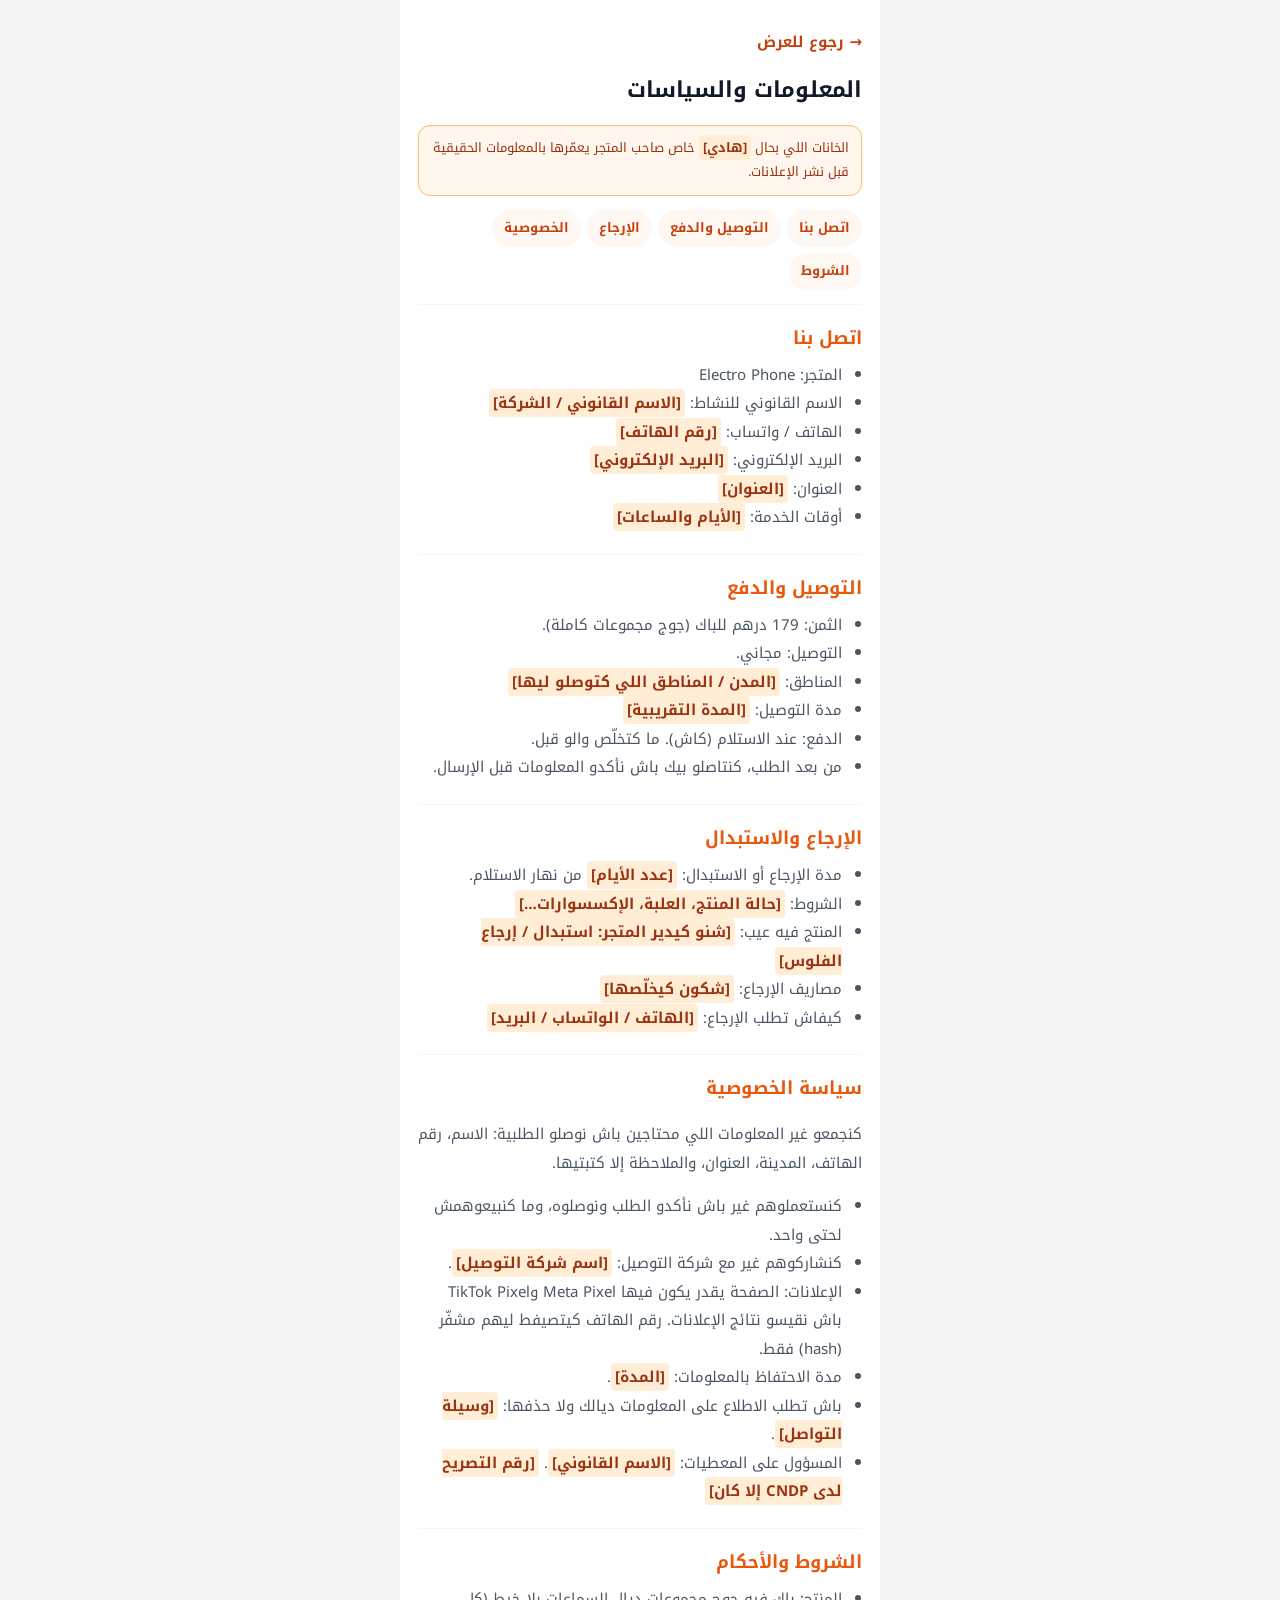
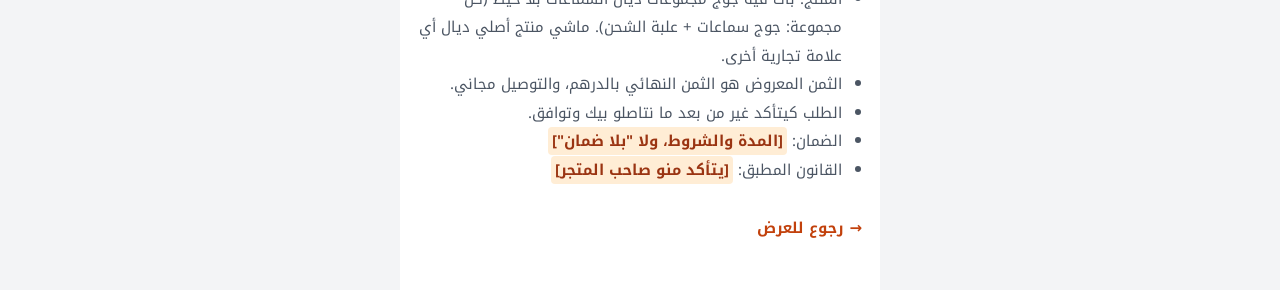
==== policies.html @ 1ad64301 "Electro Phone landing page (Vercel-ready) Co-Authored-By: Claude Opus 5.5 <noreply@anthropic.com> Cl" ====
<!doctype html>
<html lang="ar" dir="rtl">
<head>
<meta charset="utf-8">
<meta name="viewport" content="width=device-width, initial-scale=1, viewport-fit=cover">
<title>Electro Phone — المعلومات والسياسات</title>
<meta name="robots" content="index,follow">
<link rel="preconnect" href="https://fonts.googleapis.com">
<link rel="preconnect" href="https://fonts.gstatic.com" crossorigin>
<link rel="stylesheet" href="https://fonts.googleapis.com/css2?family=Noto+Kufi+Arabic:wght@400;700;800&display=swap">
<style>
:root{--o:#EA580C;--t:#111827;--t2:#4B5563}
*{box-sizing:border-box}
body{margin:0;background:#F3F4F6;font-family:'Noto Kufi Arabic',system-ui,sans-serif;color:var(--t);line-height:1.9;font-size:15px}
main{max-width:480px;margin-inline:auto;background:#fff;min-height:100vh;padding:20px 18px 40px}
a{color:#C2410C}
.back{display:inline-flex;align-items:center;min-height:44px;font-weight:700;text-decoration:none}
h1{font-size:22px;margin:6px 0 4px}
.note{background:#FFF7ED;border:1px solid #FDBA74;border-radius:12px;padding:10px 12px;font-size:13px;color:#9A3412}
nav{display:flex;flex-wrap:wrap;gap:6px;margin:14px 0}
nav a{padding:6px 12px;border-radius:999px;background:#FFF7F2;text-decoration:none;font-size:13px;font-weight:700;min-height:36px;display:inline-flex;align-items:center}
section{padding:16px 0;border-top:1px solid #F3F4F6;scroll-margin-top:12px}
h2{font-size:18px;margin:0 0 6px;color:var(--o)}
p,li{color:var(--t2)}
ul{padding-inline-start:20px;margin:6px 0}
.ph{background:#FFEDD5;color:#9A3412;padding:0 4px;border-radius:4px;font-weight:700}
</style>
</head>
<body>
<main>
<a class="back" href="index.html">→ رجوع للعرض</a>
<h1>المعلومات والسياسات</h1>
<p class="note">الخانات اللي بحال <span class="ph">[هادي]</span> خاص صاحب المتجر يعمّرها بالمعلومات الحقيقية قبل نشر الإعلانات.</p>
<nav aria-label="أقسام الصفحة"><a href="#contact">اتصل بنا</a><a href="#delivery">التوصيل والدفع</a><a href="#returns">الإرجاع</a><a href="#privacy">الخصوصية</a><a href="#terms">الشروط</a></nav>

<section id="contact">
  <h2>اتصل بنا</h2>
  <ul>
    <li>المتجر: Electro Phone</li>
    <li>الاسم القانوني للنشاط: <span class="ph">[الاسم القانوني / الشركة]</span></li>
    <li>الهاتف / واتساب: <span class="ph">[رقم الهاتف]</span></li>
    <li>البريد الإلكتروني: <span class="ph">[البريد الإلكتروني]</span></li>
    <li>العنوان: <span class="ph">[العنوان]</span></li>
    <li>أوقات الخدمة: <span class="ph">[الأيام والساعات]</span></li>
  </ul>
</section>

<section id="delivery">
  <h2>التوصيل والدفع</h2>
  <ul>
    <li>الثمن: <bdi>179</bdi> درهم للباك (جوج مجموعات كاملة).</li>
    <li>التوصيل: مجاني.</li>
    <li>المناطق: <span class="ph">[المدن / المناطق اللي كتوصلو ليها]</span></li>
    <li>مدة التوصيل: <span class="ph">[المدة التقريبية]</span></li>
    <li>الدفع: عند الاستلام (كاش). ما كتخلّص والو قبل.</li>
    <li>من بعد الطلب، كنتاصلو بيك باش نأكدو المعلومات قبل الإرسال.</li>
  </ul>
</section>

<section id="returns">
  <h2>الإرجاع والاستبدال</h2>
  <ul>
    <li>مدة الإرجاع أو الاستبدال: <span class="ph">[عدد الأيام]</span> من نهار الاستلام.</li>
    <li>الشروط: <span class="ph">[حالة المنتج، العلبة، الإكسسوارات…]</span></li>
    <li>المنتج فيه عيب: <span class="ph">[شنو كيدير المتجر: استبدال / إرجاع الفلوس]</span></li>
    <li>مصاريف الإرجاع: <span class="ph">[شكون كيخلّصها]</span></li>
    <li>كيفاش تطلب الإرجاع: <span class="ph">[الهاتف / الواتساب / البريد]</span></li>
  </ul>
</section>

<section id="privacy">
  <h2>سياسة الخصوصية</h2>
  <p>كنجمعو غير المعلومات اللي محتاجين باش نوصلو الطلبية: الاسم، رقم الهاتف، المدينة، العنوان، والملاحظة إلا كتبتيها.</p>
  <ul>
    <li>كنستعملوهم غير باش نأكدو الطلب ونوصلوه، وما كنبيعوهمش لحتى واحد.</li>
    <li>كنشاركوهم غير مع شركة التوصيل: <span class="ph">[اسم شركة التوصيل]</span>.</li>
    <li>الإعلانات: الصفحة يقدر يكون فيها Meta Pixel وTikTok Pixel باش نقيسو نتائج الإعلانات. رقم الهاتف كيتصيفط ليهم مشفّر (hash) فقط.</li>
    <li>مدة الاحتفاظ بالمعلومات: <span class="ph">[المدة]</span>.</li>
    <li>باش تطلب الاطلاع على المعلومات ديالك ولا حذفها: <span class="ph">[وسيلة التواصل]</span>.</li>
    <li>المسؤول على المعطيات: <span class="ph">[الاسم القانوني]</span>. <span class="ph">[رقم التصريح لدى CNDP إلا كان]</span></li>
  </ul>
</section>

<section id="terms">
  <h2>الشروط والأحكام</h2>
  <ul>
    <li>المنتج: باك فيه جوج مجموعات ديال السماعات بلا خيط (كل مجموعة: جوج سماعات + علبة الشحن). ماشي منتج أصلي ديال أي علامة تجارية أخرى.</li>
    <li>الثمن المعروض هو الثمن النهائي بالدرهم، والتوصيل مجاني.</li>
    <li>الطلب كيتأكد غير من بعد ما نتاصلو بيك وتوافق.</li>
    <li>الضمان: <span class="ph">[المدة والشروط، ولا "بلا ضمان"]</span></li>
    <li>القانون المطبق: <span class="ph">[يتأكد منو صاحب المتجر]</span></li>
  </ul>
</section>

<a class="back" href="index.html">→ رجوع للعرض</a>
</main>
</body>
</html>
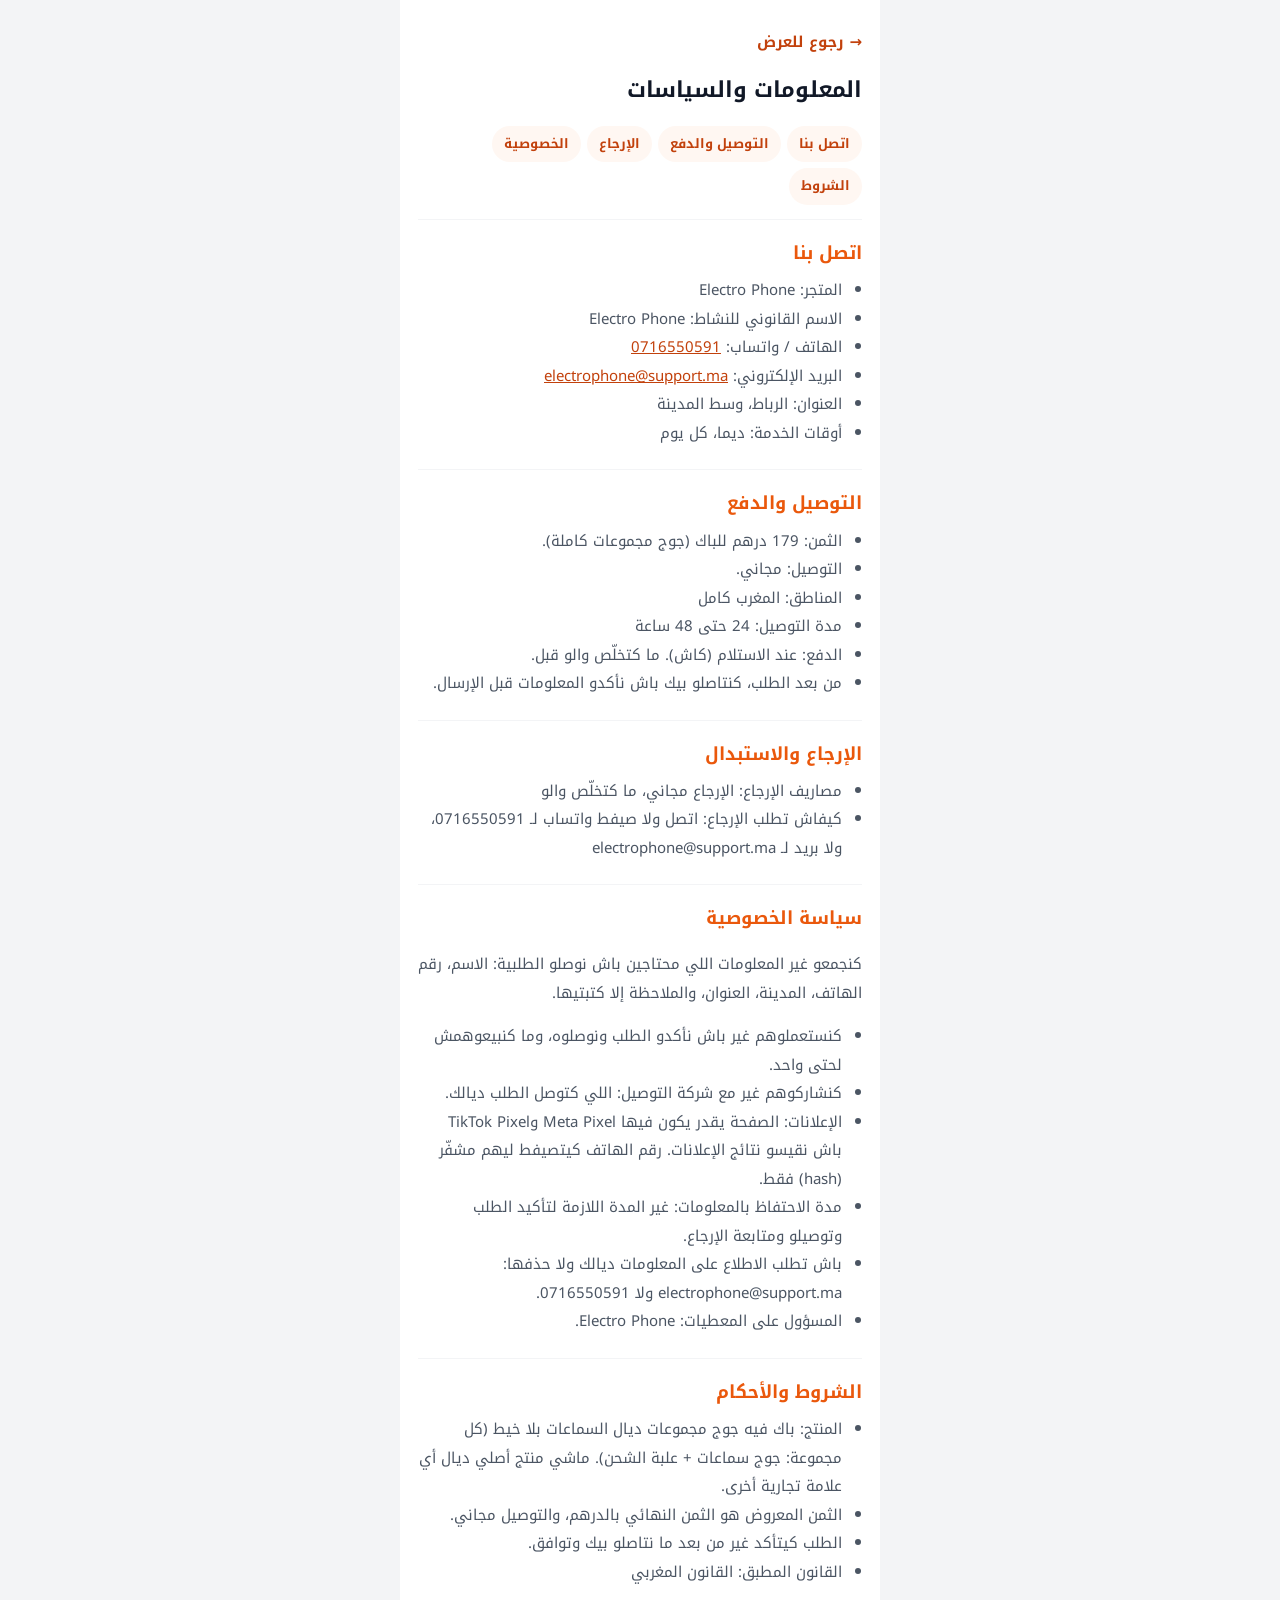
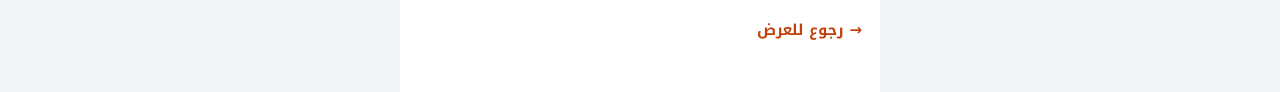
==== commit 2a0f60fe: "Fill store info and policies (Electro Phone, Rabat) Co-Authored-By: Claude Opus 5.5 <noreply@anthrop" ====
--- a/policies.html
+++ b/policies.html
@@ -30,18 +30,17 @@
 <main>
 <a class="back" href="index.html">→ رجوع للعرض</a>
 <h1>المعلومات والسياسات</h1>
-<p class="note">الخانات اللي بحال <span class="ph">[هادي]</span> خاص صاحب المتجر يعمّرها بالمعلومات الحقيقية قبل نشر الإعلانات.</p>
 <nav aria-label="أقسام الصفحة"><a href="#contact">اتصل بنا</a><a href="#delivery">التوصيل والدفع</a><a href="#returns">الإرجاع</a><a href="#privacy">الخصوصية</a><a href="#terms">الشروط</a></nav>
 
 <section id="contact">
   <h2>اتصل بنا</h2>
   <ul>
     <li>المتجر: Electro Phone</li>
-    <li>الاسم القانوني للنشاط: <span class="ph">[الاسم القانوني / الشركة]</span></li>
-    <li>الهاتف / واتساب: <span class="ph">[رقم الهاتف]</span></li>
-    <li>البريد الإلكتروني: <span class="ph">[البريد الإلكتروني]</span></li>
-    <li>العنوان: <span class="ph">[العنوان]</span></li>
-    <li>أوقات الخدمة: <span class="ph">[الأيام والساعات]</span></li>
+    <li>الاسم القانوني للنشاط: Electro Phone</li>
+    <li>الهاتف / واتساب: <a href="tel:0716550591" dir="ltr">0716550591</a></li>
+    <li>البريد الإلكتروني: <a href="mailto:electrophone@support.ma" dir="ltr">electrophone@support.ma</a></li>
+    <li>العنوان: الرباط، وسط المدينة</li>
+    <li>أوقات الخدمة: ديما، كل يوم</li>
   </ul>
 </section>
 
@@ -50,8 +49,8 @@
   <ul>
     <li>الثمن: <bdi>179</bdi> درهم للباك (جوج مجموعات كاملة).</li>
     <li>التوصيل: مجاني.</li>
-    <li>المناطق: <span class="ph">[المدن / المناطق اللي كتوصلو ليها]</span></li>
-    <li>مدة التوصيل: <span class="ph">[المدة التقريبية]</span></li>
+    <li>المناطق: المغرب كامل</li>
+    <li>مدة التوصيل: 24 حتى 48 ساعة</li>
     <li>الدفع: عند الاستلام (كاش). ما كتخلّص والو قبل.</li>
     <li>من بعد الطلب، كنتاصلو بيك باش نأكدو المعلومات قبل الإرسال.</li>
   </ul>
@@ -60,11 +59,8 @@
 <section id="returns">
   <h2>الإرجاع والاستبدال</h2>
   <ul>
-    <li>مدة الإرجاع أو الاستبدال: <span class="ph">[عدد الأيام]</span> من نهار الاستلام.</li>
-    <li>الشروط: <span class="ph">[حالة المنتج، العلبة، الإكسسوارات…]</span></li>
-    <li>المنتج فيه عيب: <span class="ph">[شنو كيدير المتجر: استبدال / إرجاع الفلوس]</span></li>
-    <li>مصاريف الإرجاع: <span class="ph">[شكون كيخلّصها]</span></li>
-    <li>كيفاش تطلب الإرجاع: <span class="ph">[الهاتف / الواتساب / البريد]</span></li>
+    <li>مصاريف الإرجاع: الإرجاع مجاني، ما كتخلّص والو</li>
+    <li>كيفاش تطلب الإرجاع: اتصل ولا صيفط واتساب لـ <span dir="ltr">0716550591</span>، ولا بريد لـ <span dir="ltr">electrophone@support.ma</span></li>
   </ul>
 </section>
 
@@ -73,11 +69,11 @@
   <p>كنجمعو غير المعلومات اللي محتاجين باش نوصلو الطلبية: الاسم، رقم الهاتف، المدينة، العنوان، والملاحظة إلا كتبتيها.</p>
   <ul>
     <li>كنستعملوهم غير باش نأكدو الطلب ونوصلوه، وما كنبيعوهمش لحتى واحد.</li>
-    <li>كنشاركوهم غير مع شركة التوصيل: <span class="ph">[اسم شركة التوصيل]</span>.</li>
+    <li>كنشاركوهم غير مع شركة التوصيل: اللي كتوصل الطلب ديالك.</li>
     <li>الإعلانات: الصفحة يقدر يكون فيها Meta Pixel وTikTok Pixel باش نقيسو نتائج الإعلانات. رقم الهاتف كيتصيفط ليهم مشفّر (hash) فقط.</li>
-    <li>مدة الاحتفاظ بالمعلومات: <span class="ph">[المدة]</span>.</li>
-    <li>باش تطلب الاطلاع على المعلومات ديالك ولا حذفها: <span class="ph">[وسيلة التواصل]</span>.</li>
-    <li>المسؤول على المعطيات: <span class="ph">[الاسم القانوني]</span>. <span class="ph">[رقم التصريح لدى CNDP إلا كان]</span></li>
+    <li>مدة الاحتفاظ بالمعلومات: غير المدة اللازمة لتأكيد الطلب وتوصيلو ومتابعة الإرجاع.</li>
+    <li>باش تطلب الاطلاع على المعلومات ديالك ولا حذفها: <span dir="ltr">electrophone@support.ma</span> ولا <span dir="ltr">0716550591</span>.</li>
+    <li>المسؤول على المعطيات: Electro Phone.</li>
   </ul>
 </section>
 
@@ -87,8 +83,7 @@
     <li>المنتج: باك فيه جوج مجموعات ديال السماعات بلا خيط (كل مجموعة: جوج سماعات + علبة الشحن). ماشي منتج أصلي ديال أي علامة تجارية أخرى.</li>
     <li>الثمن المعروض هو الثمن النهائي بالدرهم، والتوصيل مجاني.</li>
     <li>الطلب كيتأكد غير من بعد ما نتاصلو بيك وتوافق.</li>
-    <li>الضمان: <span class="ph">[المدة والشروط، ولا "بلا ضمان"]</span></li>
-    <li>القانون المطبق: <span class="ph">[يتأكد منو صاحب المتجر]</span></li>
+    <li>القانون المطبق: القانون المغربي</li>
   </ul>
 </section>
 
